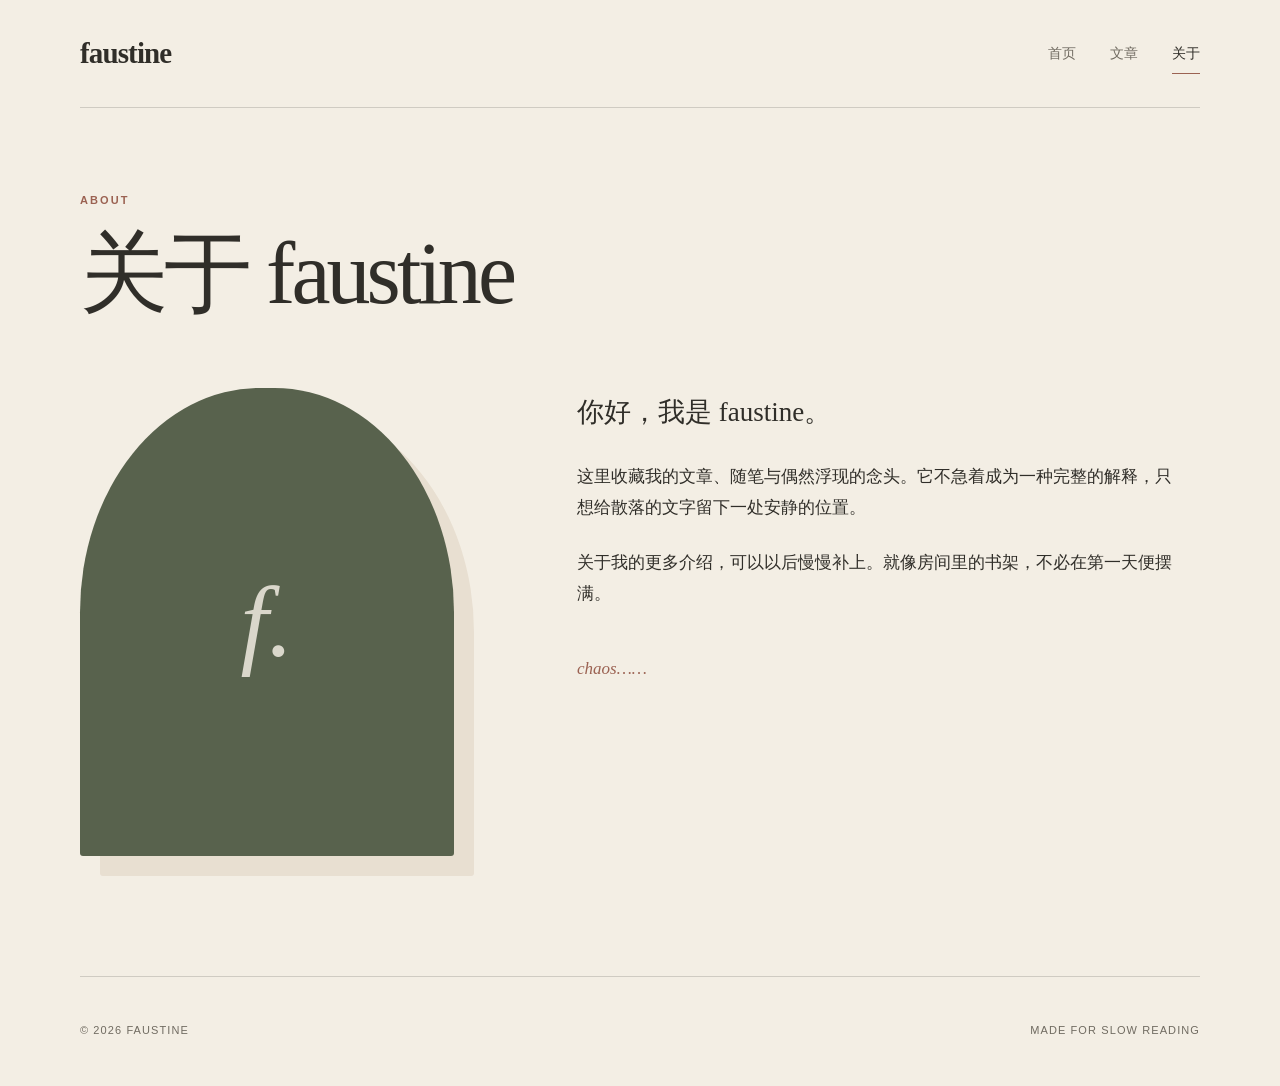
==== about.html @ fbef2ea3 "添加 about.html" ====
<!doctype html>
<html lang="zh-CN">
<head>
  <meta charset="utf-8">
  <meta name="viewport" content="width=device-width, initial-scale=1">
  <title>关于 — faustine</title>
  <link rel="stylesheet" href="styles.css">
</head>
<body>
  <header class="site-header">
    <a class="brand" href="index.html">faustine</a>
    <nav aria-label="主要导航">
      <a href="index.html">首页</a><a href="archive.html">文章</a><a class="active" href="about.html">关于</a>
    </nav>
  </header>
  <main class="page-shell about-page">
    <header class="page-title"><p class="eyebrow">about</p><h1>关于 faustine</h1></header>
    <div class="about-grid">
      <div class="portrait" aria-hidden="true"><span>f.</span></div>
      <div class="prose">
        <p class="lead">你好，我是 faustine。</p>
        <p>这里收藏我的文章、随笔与偶然浮现的念头。它不急着成为一种完整的解释，只想给散落的文字留下一处安静的位置。</p>
        <p>关于我的更多介绍，可以以后慢慢补上。就像房间里的书架，不必在第一天便摆满。</p>
        <p class="signature">chaos……</p>
      </div>
    </div>
  </main>
  <footer><p>© 2026 faustine</p><p>made for slow reading</p></footer>
</body>
</html>
---- styles.css ----
:root {
  --paper: #f3eee4;
  --paper-deep: #e8dfd1;
  --ink: #302e29;
  --muted: #706b61;
  --moss: #58624d;
  --clay: #9b6252;
  --line: rgba(48, 46, 41, .18);
  --serif: Georgia, "Noto Serif SC", "Songti SC", SimSun, serif;
  --sans: Inter, "Noto Sans SC", "Microsoft YaHei", sans-serif;
}

* { box-sizing: border-box; }
html { scroll-behavior: smooth; }
body { margin: 0; background: var(--paper); color: var(--ink); font-family: var(--sans); line-height: 1.8; }
a { color: inherit; text-decoration: none; }
a:focus-visible { outline: 2px solid var(--clay); outline-offset: 5px; }

.site-header, main, footer { width: min(1120px, calc(100% - 48px)); margin-inline: auto; }
.site-header { height: 108px; display: flex; align-items: center; justify-content: space-between; border-bottom: 1px solid var(--line); }
.brand { font-family: var(--serif); font-size: 29px; font-weight: 600; letter-spacing: -.03em; }
nav { display: flex; gap: 34px; font-size: 14px; }
nav a { position: relative; color: var(--muted); }
nav a:hover, nav .active { color: var(--ink); }
nav .active::after { content: ""; position: absolute; left: 0; right: 0; bottom: -8px; height: 1px; background: var(--clay); }

.hero { min-height: 560px; display: grid; grid-template-columns: 1.08fr .92fr; align-items: center; gap: 10%; border-bottom: 1px solid var(--line); }
.eyebrow { margin: 0 0 22px; color: var(--clay); font: 600 11px/1.4 var(--sans); letter-spacing: .19em; text-transform: uppercase; }
.hero h1 { margin: 0; font: italic 500 clamp(74px, 10vw, 140px)/.85 var(--serif); letter-spacing: -.075em; }
.hero h1 span { color: var(--clay); }
.intro { margin: 42px 0 0; color: var(--muted); font: 17px/2 var(--serif); letter-spacing: .08em; }
.window { position: relative; height: 350px; overflow: hidden; border-radius: 52% 52% 4px 4px; background: #d7d8cf; box-shadow: inset 0 0 0 10px rgba(243,238,228,.36); }
.moon { position: absolute; width: 72px; height: 72px; border-radius: 50%; right: 18%; top: 16%; background: #f2cf9d; box-shadow: 0 0 50px rgba(242,207,157,.55); }
.hill { position: absolute; border-radius: 50% 50% 0 0; bottom: -28%; transform: rotate(-8deg); }
.hill-one { width: 110%; height: 72%; left: -38%; background: #879079; }
.hill-two { width: 105%; height: 58%; right: -37%; bottom: -21%; background: var(--moss); transform: rotate(10deg); }
.stem { position: absolute; bottom: -10px; width: 3px; height: 160px; background: #3e4737; transform-origin: bottom; }
.stem::before, .stem::after { content:""; position:absolute; width: 36px; height: 16px; background:#68735d; border-radius:100% 0 100% 0; }
.stem::before { top: 45px; left: 0; transform: rotate(-25deg); }
.stem::after { top: 76px; right: 0; transform: rotate(155deg); }
.stem-one { left: 20%; transform: rotate(-8deg); }
.stem-two { left: 30%; height: 125px; transform: rotate(8deg); }

.latest { padding: 92px 0 118px; }
.section-heading { display: flex; justify-content: space-between; align-items: baseline; margin-bottom: 45px; }
.section-heading h2 { margin: 0; font: 500 30px/1.3 var(--serif); }
.section-heading > a { color: var(--muted); font-size: 13px; }
.post-card { display: grid; grid-template-columns: 120px 1fr; padding: 42px 0; border-top: 1px solid var(--line); border-bottom: 1px solid var(--line); }
.post-number { color: var(--clay); font: italic 38px var(--serif); }
.meta, .category { margin: 0 0 8px; color: var(--muted); font-size: 11px; letter-spacing: .12em; }
.post-body h3 { margin: 0 0 14px; font: 500 30px/1.4 var(--serif); }
.post-body > p:not(.meta) { max-width: 650px; color: var(--muted); }
.read-more { display: inline-block; margin-top: 8px; padding-bottom: 2px; color: var(--moss); border-bottom: 1px solid var(--moss); font-size: 13px; }

.page-shell { min-height: calc(100vh - 220px); padding: 85px 0 120px; }
.page-title { max-width: 650px; margin-bottom: 70px; }
.page-title h1 { margin: 0 0 18px; font: 500 clamp(50px, 7vw, 88px)/1 var(--serif); letter-spacing: -.045em; }
.page-title > p:last-child { color: var(--muted); }
.archive-list article { display: grid; grid-template-columns: 150px 1fr 50px; gap: 28px; align-items: start; padding: 34px 0; border-top: 1px solid var(--line); }
.archive-list article:last-child { border-bottom: 1px solid var(--line); }
.archive-list time { color: var(--muted); font: 13px var(--serif); }
.archive-list h2 { margin: 0 0 7px; font: 500 28px var(--serif); }
.archive-list h2 a:hover, .post-body h3 a:hover { color: var(--clay); }
.archive-list article p:last-child { margin: 0; color: var(--muted); }
.arrow { font-size: 20px; color: var(--clay); }

.about-grid { display: grid; grid-template-columns: .75fr 1.25fr; gap: 11%; align-items: start; }
.portrait { aspect-ratio: 4/5; display: grid; place-items: center; background: var(--moss); color: var(--paper); border-radius: 48% 48% 3px 3px; box-shadow: 20px 20px 0 var(--paper-deep); }
.portrait span { font: italic 100px var(--serif); opacity: .84; }
.prose { max-width: 600px; font-family: var(--serif); font-size: 17px; }
.prose p { margin: 0 0 25px; }
.prose .lead { font-size: 27px; }
.signature { padding-top: 20px; color: var(--clay); font-style: italic; }

.article-shell { width: min(760px, calc(100% - 48px)); padding: 70px 0 120px; }
.back { display: inline-block; margin-bottom: 85px; color: var(--muted); font-size: 13px; }
.article-shell header { padding-bottom: 42px; border-bottom: 1px solid var(--line); }
.article-shell h1 { margin: 0 0 22px; font: 500 clamp(42px, 7vw, 72px)/1.15 var(--serif); }
.dek { color: var(--muted); font: 18px var(--serif); }
.article-content { padding-top: 48px; font: 18px/2.05 var(--serif); }
.article-content p { margin: 0 0 1.7em; }
.article-content blockquote { margin: 2.5em 0; padding: 6px 0 6px 28px; border-left: 2px solid var(--clay); color: var(--moss); font-size: 21px; font-style: italic; }
.article-end { margin-top: 70px; color: var(--clay); text-align: center; font-size: 24px; }

footer { min-height: 110px; display: flex; align-items: center; justify-content: space-between; border-top: 1px solid var(--line); color: var(--muted); font-size: 11px; letter-spacing: .1em; text-transform: uppercase; }

@media (max-width: 720px) {
  .site-header, main, footer, .article-shell { width: min(100% - 32px, 1120px); }
  .site-header { height: 84px; }
  nav { gap: 20px; }
  .hero { grid-template-columns: 1fr; gap: 55px; padding: 78px 0; }
  .hero h1 { font-size: clamp(70px, 22vw, 105px); }
  .window { height: 290px; }
  .post-card { grid-template-columns: 58px 1fr; }
  .archive-list article { grid-template-columns: 1fr 30px; }
  .archive-list time { grid-column: 1 / -1; }
  .about-grid { grid-template-columns: 1fr; gap: 65px; }
  .portrait { max-width: 350px; }
  footer { padding: 24px 0; display: block; }
}
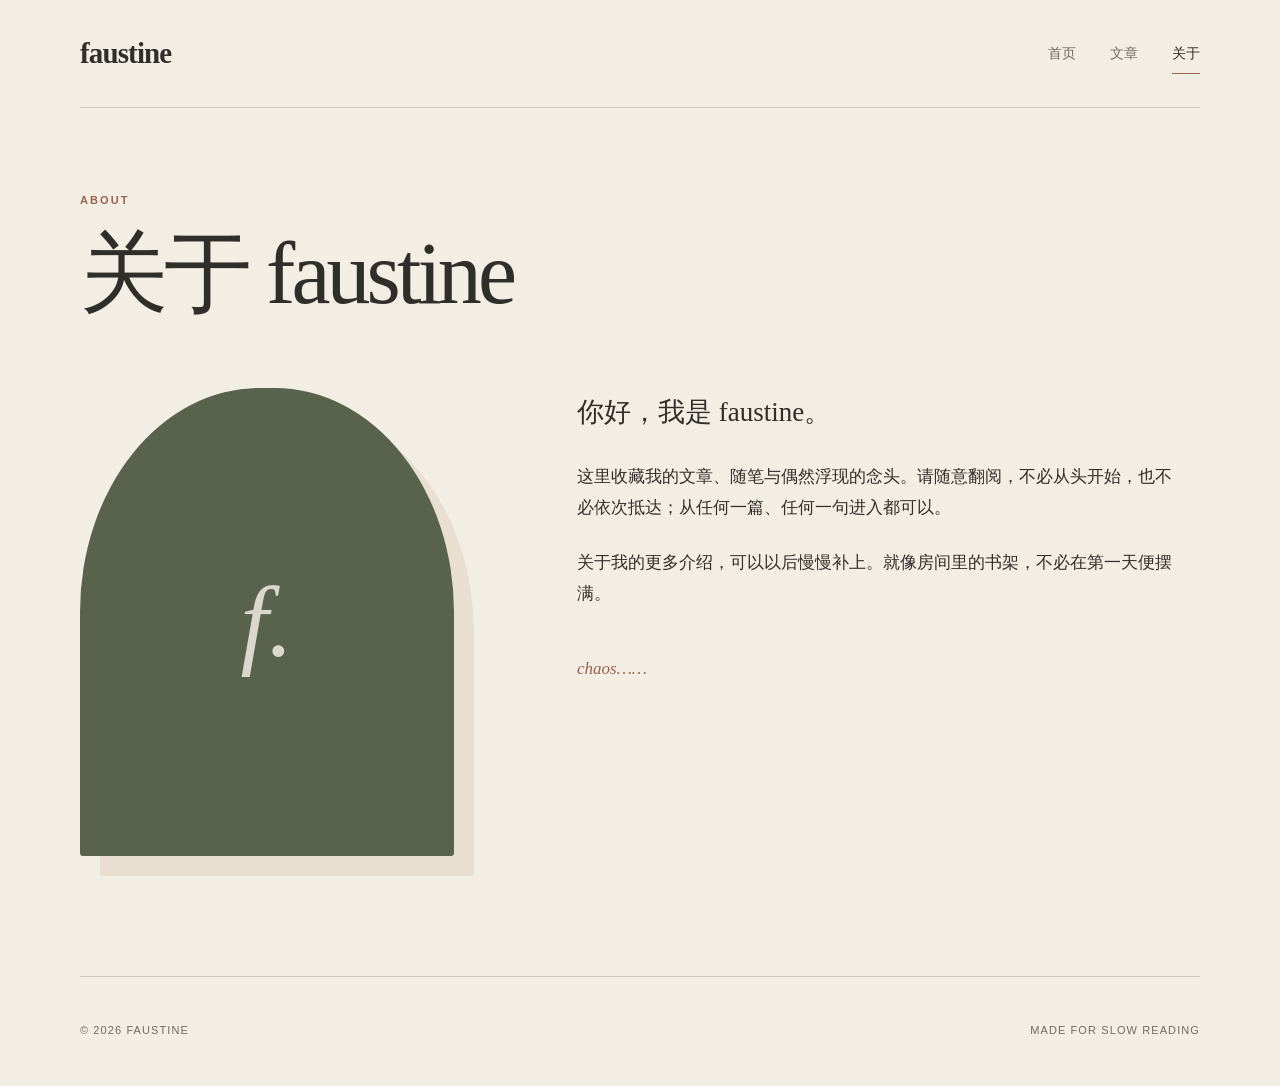
==== commit 61025910: "调整为雾霾蓝阅读风格" ====
--- a/about.html
+++ b/about.html
@@ -19,7 +19,7 @@
       <div class="portrait" aria-hidden="true"><span>f.</span></div>
       <div class="prose">
         <p class="lead">你好，我是 faustine。</p>
-        <p>这里收藏我的文章、随笔与偶然浮现的念头。它不急着成为一种完整的解释，只想给散落的文字留下一处安静的位置。</p>
+        <p>这里收藏我的文章、随笔与偶然浮现的念头。请随意翻阅，不必从头开始，也不必依次抵达；从任何一篇、任何一句进入都可以。</p>
         <p>关于我的更多介绍，可以以后慢慢补上。就像房间里的书架，不必在第一天便摆满。</p>
         <p class="signature">chaos……</p>
       </div>
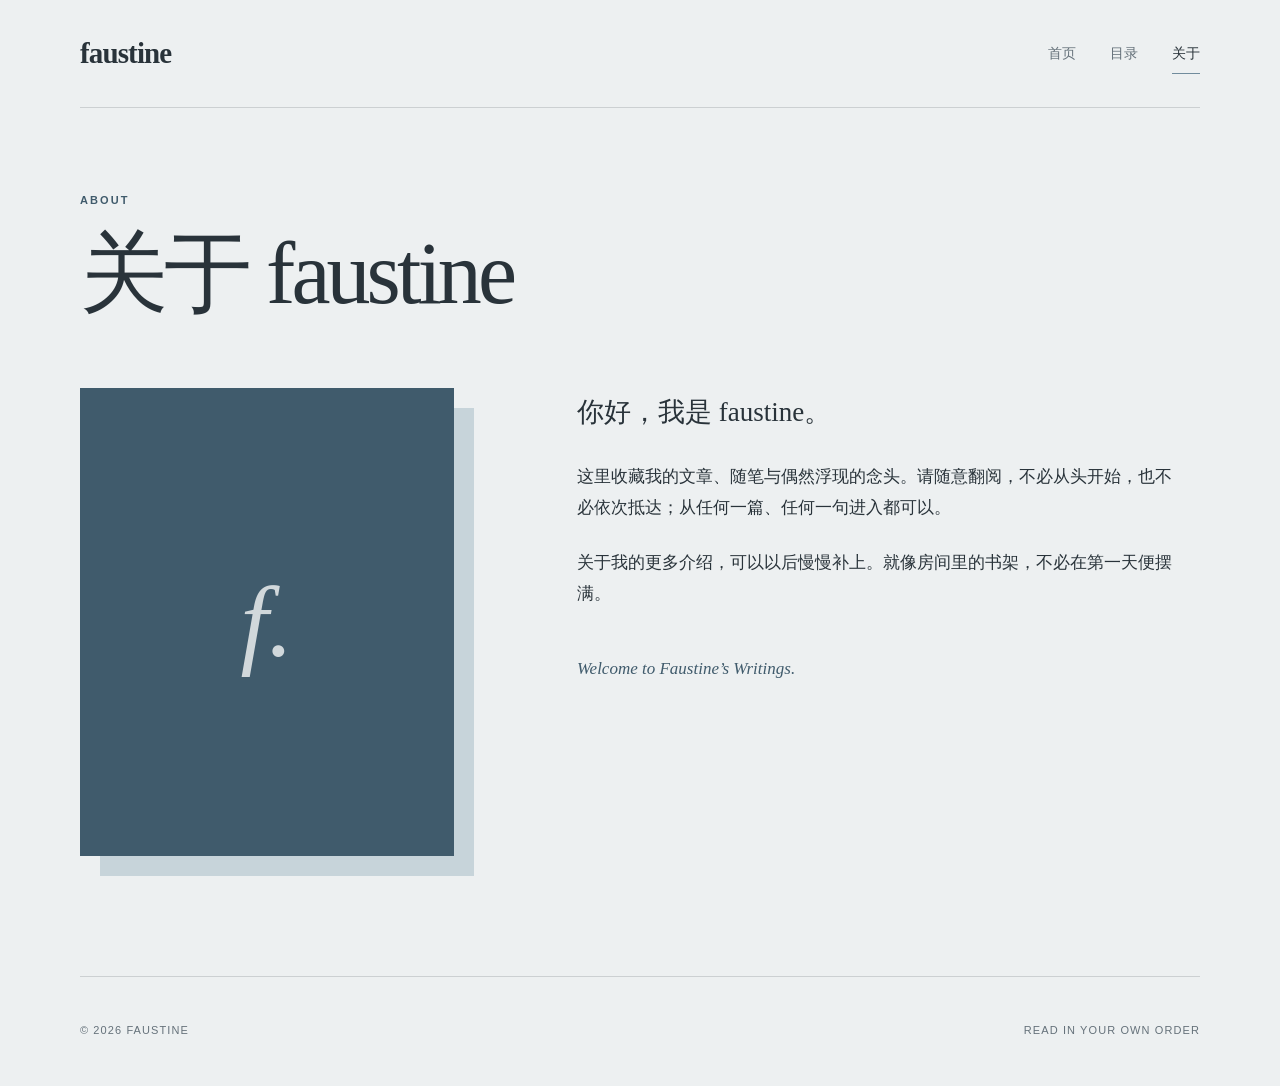
==== commit b13a8142: "改版作品目录并统一字体" ====
--- a/about.html
+++ b/about.html
@@ -10,7 +10,7 @@
   <header class="site-header">
     <a class="brand" href="index.html">faustine</a>
     <nav aria-label="主要导航">
-      <a href="index.html">首页</a><a href="archive.html">文章</a><a class="active" href="about.html">关于</a>
+      <a href="index.html">首页</a><a href="archive.html">目录</a><a class="active" href="about.html">关于</a>
     </nav>
   </header>
   <main class="page-shell about-page">
@@ -21,10 +21,10 @@
         <p class="lead">你好，我是 faustine。</p>
         <p>这里收藏我的文章、随笔与偶然浮现的念头。请随意翻阅，不必从头开始，也不必依次抵达；从任何一篇、任何一句进入都可以。</p>
         <p>关于我的更多介绍，可以以后慢慢补上。就像房间里的书架，不必在第一天便摆满。</p>
-        <p class="signature">chaos……</p>
+        <p class="signature">Welcome to Faustine’s Writings.</p>
       </div>
     </div>
   </main>
-  <footer><p>© 2026 faustine</p><p>made for slow reading</p></footer>
+  <footer><p>© 2026 faustine</p><p>read in your own order</p></footer>
 </body>
 </html>
--- a/styles.css
+++ b/styles.css
@@ -1,11 +1,12 @@
 :root {
-  --paper: #f3eee4;
-  --paper-deep: #e8dfd1;
-  --ink: #302e29;
-  --muted: #706b61;
-  --moss: #58624d;
-  --clay: #9b6252;
-  --line: rgba(48, 46, 41, .18);
+  --paper: #edf0f1;
+  --paper-deep: #d8e0e4;
+  --ink: #29333a;
+  --muted: #65717a;
+  --blue: #718c9d;
+  --blue-deep: #405b6c;
+  --blue-pale: #c7d4da;
+  --line: rgba(41, 51, 58, .17);
   --serif: Georgia, "Noto Serif SC", "Songti SC", SimSun, serif;
   --sans: Inter, "Noto Sans SC", "Microsoft YaHei", sans-serif;
 }
@@ -14,7 +15,7 @@
 html { scroll-behavior: smooth; }
 body { margin: 0; background: var(--paper); color: var(--ink); font-family: var(--sans); line-height: 1.8; }
 a { color: inherit; text-decoration: none; }
-a:focus-visible { outline: 2px solid var(--clay); outline-offset: 5px; }
+a:focus-visible { outline: 2px solid var(--blue); outline-offset: 5px; }
 
 .site-header, main, footer { width: min(1120px, calc(100% - 48px)); margin-inline: auto; }
 .site-header { height: 108px; display: flex; align-items: center; justify-content: space-between; border-bottom: 1px solid var(--line); }
@@ -22,35 +23,34 @@
 nav { display: flex; gap: 34px; font-size: 14px; }
 nav a { position: relative; color: var(--muted); }
 nav a:hover, nav .active { color: var(--ink); }
-nav .active::after { content: ""; position: absolute; left: 0; right: 0; bottom: -8px; height: 1px; background: var(--clay); }
+nav .active::after { content: ""; position: absolute; left: 0; right: 0; bottom: -8px; height: 1px; background: var(--blue); }
 
 .hero { min-height: 560px; display: grid; grid-template-columns: 1.08fr .92fr; align-items: center; gap: 10%; border-bottom: 1px solid var(--line); }
-.eyebrow { margin: 0 0 22px; color: var(--clay); font: 600 11px/1.4 var(--sans); letter-spacing: .19em; text-transform: uppercase; }
+.eyebrow { margin: 0 0 22px; color: var(--blue-deep); font: 600 11px/1.4 var(--sans); letter-spacing: .19em; text-transform: uppercase; }
 .hero h1 { margin: 0; font: italic 500 clamp(74px, 10vw, 140px)/.85 var(--serif); letter-spacing: -.075em; }
-.hero h1 span { color: var(--clay); }
+.hero h1 span { color: var(--blue); }
 .intro { margin: 42px 0 0; color: var(--muted); font: 17px/2 var(--serif); letter-spacing: .08em; }
-.window { position: relative; height: 350px; overflow: hidden; border-radius: 52% 52% 4px 4px; background: #d7d8cf; box-shadow: inset 0 0 0 10px rgba(243,238,228,.36); }
-.moon { position: absolute; width: 72px; height: 72px; border-radius: 50%; right: 18%; top: 16%; background: #f2cf9d; box-shadow: 0 0 50px rgba(242,207,157,.55); }
-.hill { position: absolute; border-radius: 50% 50% 0 0; bottom: -28%; transform: rotate(-8deg); }
-.hill-one { width: 110%; height: 72%; left: -38%; background: #879079; }
-.hill-two { width: 105%; height: 58%; right: -37%; bottom: -21%; background: var(--moss); transform: rotate(10deg); }
-.stem { position: absolute; bottom: -10px; width: 3px; height: 160px; background: #3e4737; transform-origin: bottom; }
-.stem::before, .stem::after { content:""; position:absolute; width: 36px; height: 16px; background:#68735d; border-radius:100% 0 100% 0; }
-.stem::before { top: 45px; left: 0; transform: rotate(-25deg); }
-.stem::after { top: 76px; right: 0; transform: rotate(155deg); }
-.stem-one { left: 20%; transform: rotate(-8deg); }
-.stem-two { left: 30%; height: 125px; transform: rotate(8deg); }
+.blue-study { position: relative; height: 350px; overflow: hidden; background: #b6c5cd; box-shadow: 24px 24px 0 var(--paper-deep); }
+.blue-study::before { content: ""; position: absolute; inset: 18px; border: 1px solid rgba(237,240,241,.58); }
+.mist { position: absolute; height: 120px; width: 120%; left: -10%; border-radius: 50%; filter: blur(2px); }
+.mist-one { top: 62px; background: rgba(232,238,240,.5); transform: rotate(-7deg); }
+.mist-two { bottom: -38px; height: 185px; background: rgba(64,91,108,.32); transform: rotate(8deg); }
+.page { position: absolute; bottom: 55px; width: 135px; height: 176px; background: rgba(237,240,241,.9); box-shadow: 0 12px 30px rgba(41,51,58,.14); }
+.page::after { content: ""; position: absolute; left: 22px; right: 22px; top: 34px; height: 55px; background: repeating-linear-gradient(to bottom, rgba(64,91,108,.32) 0 1px, transparent 1px 10px); }
+.page-one { left: 55px; transform: rotate(-9deg); }
+.page-two { left: 158px; bottom: 43px; transform: rotate(7deg); background: rgba(216,224,228,.94); }
+.blue-note { position: absolute; right: 35px; top: 35px; color: rgba(41,51,58,.68); font: italic 20px/1.15 var(--serif); letter-spacing: .02em; text-align: right; }
 
 .latest { padding: 92px 0 118px; }
 .section-heading { display: flex; justify-content: space-between; align-items: baseline; margin-bottom: 45px; }
 .section-heading h2 { margin: 0; font: 500 30px/1.3 var(--serif); }
 .section-heading > a { color: var(--muted); font-size: 13px; }
 .post-card { display: grid; grid-template-columns: 120px 1fr; padding: 42px 0; border-top: 1px solid var(--line); border-bottom: 1px solid var(--line); }
-.post-number { color: var(--clay); font: italic 38px var(--serif); }
+.post-number { color: var(--blue); font: italic 38px var(--serif); }
 .meta, .category { margin: 0 0 8px; color: var(--muted); font-size: 11px; letter-spacing: .12em; }
 .post-body h3 { margin: 0 0 14px; font: 500 30px/1.4 var(--serif); }
 .post-body > p:not(.meta) { max-width: 650px; color: var(--muted); }
-.read-more { display: inline-block; margin-top: 8px; padding-bottom: 2px; color: var(--moss); border-bottom: 1px solid var(--moss); font-size: 13px; }
+.read-more { display: inline-block; margin-top: 8px; padding-bottom: 2px; color: var(--blue-deep); border-bottom: 1px solid var(--blue-deep); font-size: 13px; }
 
 .page-shell { min-height: calc(100vh - 220px); padding: 85px 0 120px; }
 .page-title { max-width: 650px; margin-bottom: 70px; }
@@ -60,17 +60,17 @@
 .archive-list article:last-child { border-bottom: 1px solid var(--line); }
 .archive-list time { color: var(--muted); font: 13px var(--serif); }
 .archive-list h2 { margin: 0 0 7px; font: 500 28px var(--serif); }
-.archive-list h2 a:hover, .post-body h3 a:hover { color: var(--clay); }
+.archive-list h2 a:hover, .post-body h3 a:hover { color: var(--blue-deep); }
 .archive-list article p:last-child { margin: 0; color: var(--muted); }
-.arrow { font-size: 20px; color: var(--clay); }
+.arrow { font-size: 20px; color: var(--blue); }
 
 .about-grid { display: grid; grid-template-columns: .75fr 1.25fr; gap: 11%; align-items: start; }
-.portrait { aspect-ratio: 4/5; display: grid; place-items: center; background: var(--moss); color: var(--paper); border-radius: 48% 48% 3px 3px; box-shadow: 20px 20px 0 var(--paper-deep); }
+.portrait { aspect-ratio: 4/5; display: grid; place-items: center; background: var(--blue-deep); color: var(--paper); box-shadow: 20px 20px 0 var(--blue-pale); }
 .portrait span { font: italic 100px var(--serif); opacity: .84; }
 .prose { max-width: 600px; font-family: var(--serif); font-size: 17px; }
 .prose p { margin: 0 0 25px; }
 .prose .lead { font-size: 27px; }
-.signature { padding-top: 20px; color: var(--clay); font-style: italic; }
+.signature { padding-top: 20px; color: var(--blue-deep); font-style: italic; }
 
 .article-shell { width: min(760px, calc(100% - 48px)); padding: 70px 0 120px; }
 .back { display: inline-block; margin-bottom: 85px; color: var(--muted); font-size: 13px; }
@@ -79,8 +79,8 @@
 .dek { color: var(--muted); font: 18px var(--serif); }
 .article-content { padding-top: 48px; font: 18px/2.05 var(--serif); }
 .article-content p { margin: 0 0 1.7em; }
-.article-content blockquote { margin: 2.5em 0; padding: 6px 0 6px 28px; border-left: 2px solid var(--clay); color: var(--moss); font-size: 21px; font-style: italic; }
-.article-end { margin-top: 70px; color: var(--clay); text-align: center; font-size: 24px; }
+.article-content blockquote { margin: 2.5em 0; padding: 6px 0 6px 28px; border-left: 2px solid var(--blue); color: var(--blue-deep); font-size: 21px; font-style: italic; }
+.article-end { margin-top: 70px; color: var(--blue); text-align: center; font-size: 24px; }
 
 footer { min-height: 110px; display: flex; align-items: center; justify-content: space-between; border-top: 1px solid var(--line); color: var(--muted); font-size: 11px; letter-spacing: .1em; text-transform: uppercase; }
 
@@ -90,7 +90,9 @@
   nav { gap: 20px; }
   .hero { grid-template-columns: 1fr; gap: 55px; padding: 78px 0; }
   .hero h1 { font-size: clamp(70px, 22vw, 105px); }
-  .window { height: 290px; }
+  .blue-study { height: 290px; }
+  .page { transform: scale(.83) rotate(-9deg); transform-origin: bottom left; }
+  .page-two { transform: scale(.83) rotate(7deg); }
   .post-card { grid-template-columns: 58px 1fr; }
   .archive-list article { grid-template-columns: 1fr 30px; }
   .archive-list time { grid-column: 1 / -1; }
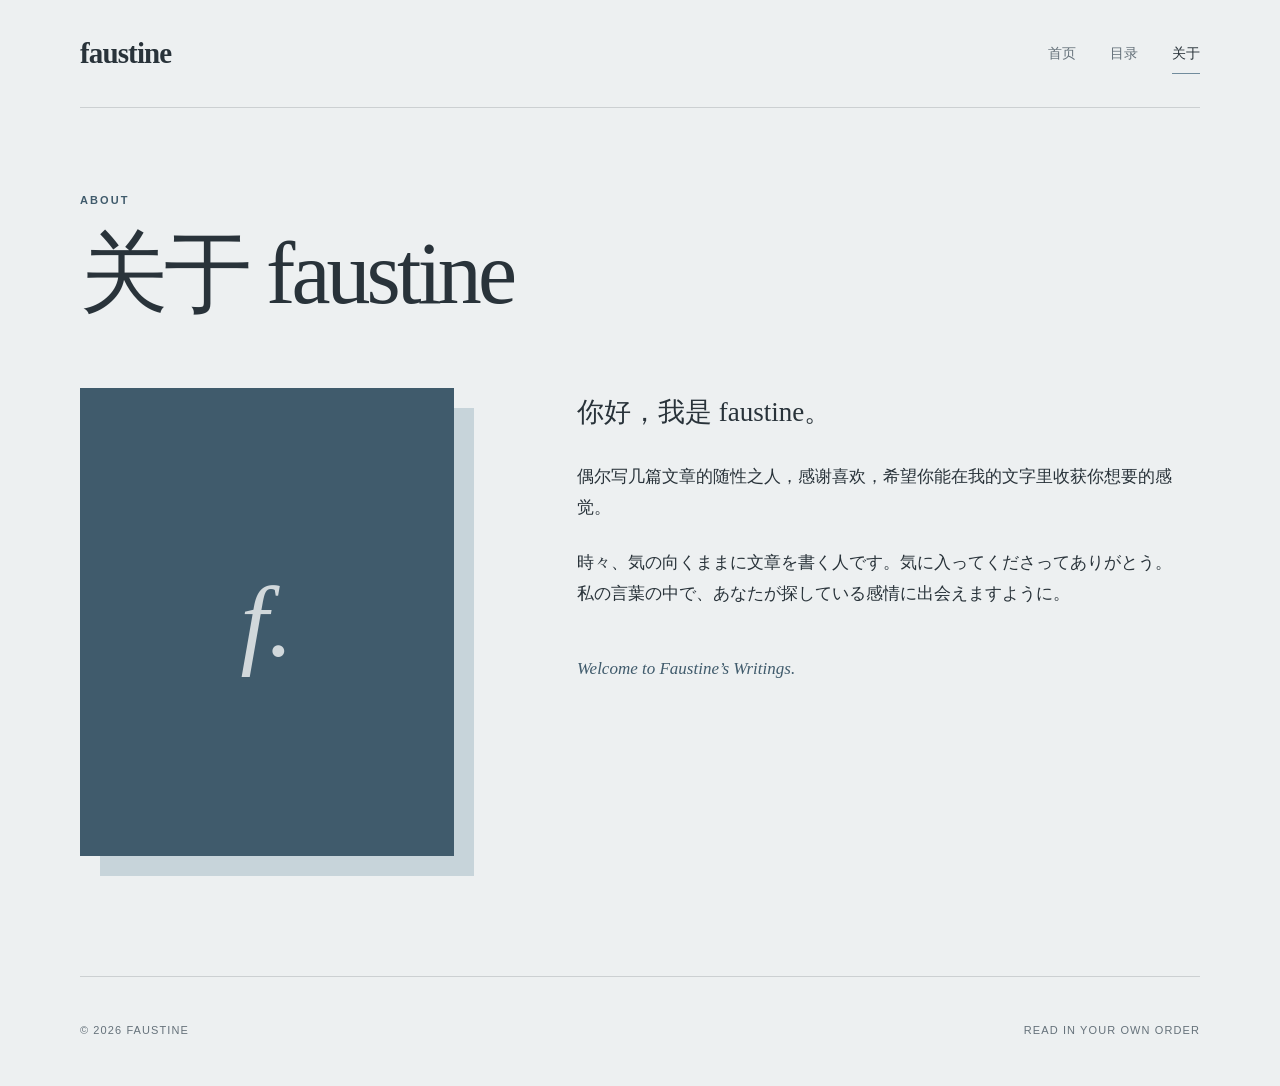
==== commit 8e220a91: "更新作者介绍" ====
--- a/about.html
+++ b/about.html
@@ -19,8 +19,8 @@
       <div class="portrait" aria-hidden="true"><span>f.</span></div>
       <div class="prose">
         <p class="lead">你好，我是 faustine。</p>
-        <p>这里收藏我的文章、随笔与偶然浮现的念头。请随意翻阅，不必从头开始，也不必依次抵达；从任何一篇、任何一句进入都可以。</p>
-        <p>关于我的更多介绍，可以以后慢慢补上。就像房间里的书架，不必在第一天便摆满。</p>
+        <p>偶尔写几篇文章的随性之人，感谢喜欢，希望你能在我的文字里收获你想要的感觉。</p>
+        <p class="about-japanese" lang="ja">時々、気の向くままに文章を書く人です。気に入ってくださってありがとう。私の言葉の中で、あなたが探している感情に出会えますように。</p>
         <p class="signature">Welcome to Faustine’s Writings.</p>
       </div>
     </div>
--- a/styles.css
+++ b/styles.css
@@ -8,7 +8,8 @@
   --blue-pale: #c7d4da;
   --line: rgba(41, 51, 58, .17);
   --serif: Georgia, "Noto Serif SC", "Songti SC", SimSun, serif;
-  --sans: Inter, "Noto Sans SC", "Microsoft YaHei", sans-serif;
+  --sans: "Avenir Next", Avenir, Futura, "Century Gothic", "Segoe UI", "Microsoft YaHei", sans-serif;
+  --zh-sans: "Noto Sans CJK SC", "Noto Sans SC", "Microsoft YaHei", "PingFang SC", SimHei, sans-serif;
 }
 
 * { box-sizing: border-box; }
@@ -27,7 +28,8 @@
 
 .hero { min-height: 560px; display: grid; grid-template-columns: 1.08fr .92fr; align-items: center; gap: 10%; border-bottom: 1px solid var(--line); }
 .eyebrow { margin: 0 0 22px; color: var(--blue-deep); font: 600 11px/1.4 var(--sans); letter-spacing: .19em; text-transform: uppercase; }
-.hero h1 { margin: 0; font: italic 500 clamp(74px, 10vw, 140px)/.85 var(--serif); letter-spacing: -.075em; }
+.hero h1 { margin: 0; font: 500 clamp(54px, 6.5vw, 90px)/.98 var(--sans); letter-spacing: -.055em; }
+.hero .welcome { max-width: 700px; font-size: clamp(46px, 6.2vw, 82px); }
 .hero h1 span { color: var(--blue); }
 .intro { margin: 42px 0 0; color: var(--muted); font: 17px/2 var(--serif); letter-spacing: .08em; }
 .blue-study { position: relative; height: 350px; overflow: hidden; background: #b6c5cd; box-shadow: 24px 24px 0 var(--paper-deep); }
@@ -41,10 +43,69 @@
 .page-two { left: 158px; bottom: 43px; transform: rotate(7deg); background: rgba(216,224,228,.94); }
 .blue-note { position: absolute; right: 35px; top: 35px; color: rgba(41,51,58,.68); font: italic 20px/1.15 var(--serif); letter-spacing: .02em; text-align: right; }
 
-.latest { padding: 92px 0 118px; }
+/* nocturnal editorial homepage */
+.home-night { --night: #141619; --night-soft: #20242a; --night-blue: #263a54; --ivory: #e7e0d5; --ivory-soft: #c8c1b7; background: var(--night); color: var(--ivory); }
+.home-night .site-header { border-bottom-color: rgba(231,224,213,.2); }
+.home-night .brand { color: var(--ivory); }
+.home-night nav a { color: var(--ivory-soft); }
+.home-night nav a:hover, .home-night nav .active { color: #fff; }
+.home-night nav .active::after { background: #8da1bb; }
+.editorial-hero { position: relative; min-height: 720px; grid-template-columns: 1.28fr .72fr; gap: 4%; border-bottom-color: rgba(231,224,213,.2); overflow: hidden; }
+.hero-art { position: relative; height: 610px; margin-left: -70px; }
+.book-stage { display: grid; place-items: center; perspective: 1800px; }
+.keepsake-book { position: relative; display: block; width: min(100%, 700px); aspect-ratio: 3 / 2; padding: 0; border: 0; color: inherit; background: transparent; cursor: pointer; transform-style: preserve-3d; }
+.book-page, .book-cover { position: absolute; inset: 0; display: block; overflow: hidden; }
+.book-inside { display: flex; flex-direction: column; align-items: center; justify-content: center; gap: 14px; padding: 55px; color: #253345; background: #e8e1d6; box-shadow: 0 24px 55px rgba(0,0,0,.35), inset 0 0 50px rgba(75,91,110,.14); }
+.book-inside::before, .book-inside::after { content: ""; position: absolute; inset: 22px; border: 1px solid rgba(38,58,84,.4); pointer-events: none; }
+.book-inside::after { inset: 30px; border-style: dotted; border-color: rgba(38,58,84,.28); }
+.book-inside strong { position: relative; z-index: 1; font: 400 clamp(27px, 3vw, 40px)/1.2 var(--serif); letter-spacing: .12em; }
+.book-inside > span:not(.inside-ornament) { position: relative; z-index: 1; font: 14px/1.8 var(--zh-sans); letter-spacing: .12em; }
+.book-inside em { position: relative; z-index: 1; margin-top: 10px; color: #587087; font: italic 20px/1.4 var(--serif); letter-spacing: .1em; }
+.inside-ornament { position: relative; z-index: 1; color: #6f8398; font-size: 17px; }
+.ornament-bottom { margin-top: 8px; }
+.book-cover { z-index: 2; transform-origin: left center; transform-style: preserve-3d; backface-visibility: hidden; transition: transform .9s cubic-bezier(.2,.75,.2,1), filter .45s ease; box-shadow: 12px 16px 35px rgba(0,0,0,.28); }
+.book-cover img { width: 100%; height: 100%; object-fit: cover; object-position: center; filter: contrast(.98) saturate(.9); }
+.book-cover::after { content: ""; position: absolute; inset: 0; box-shadow: inset 0 0 0 1px rgba(231,224,213,.12), inset -18px 0 25px rgba(0,0,0,.25); pointer-events: none; }
+.open-hint { position: absolute; left: 28px; bottom: 22px; z-index: 2; padding: 7px 10px; color: rgba(231,224,213,.75); background: rgba(20,22,25,.58); font: 9px/1 var(--sans); letter-spacing: .18em; text-transform: uppercase; }
+.keepsake-book.is-open .book-cover { transform: rotateY(-158deg); filter: brightness(.78); }
+.keepsake-book:focus-visible { outline: 1px solid #aebdd0; outline-offset: 8px; }
+@media (hover: hover) and (pointer: fine) {
+  .keepsake-book:hover .book-cover { transform: rotateY(-158deg); filter: brightness(.78); }
+}
+.night-copy { position: relative; z-index: 2; padding: 65px 0 45px; }
+.night-copy .eyebrow { color: #9dafc4; }
+.hero .night-copy .welcome { color: var(--ivory); font-family: "Bodoni 72", Didot, "Baskerville", Georgia, serif; font-size: clamp(52px, 6.3vw, 96px); font-weight: 400; line-height: .92; letter-spacing: -.045em; text-transform: uppercase; }
+.night-copy .intro { max-width: 430px; color: var(--ivory-soft); font-family: var(--zh-sans); font-size: 14px; letter-spacing: .08em; }
+.enter-link { display: inline-flex; gap: 18px; align-items: center; margin-top: 35px; color: #aebdd0; font-size: 11px; letter-spacing: .16em; text-transform: uppercase; }
+.spark { position: absolute; z-index: 3; color: rgba(231,224,213,.72); font-size: 28px; }
+.spark-a { right: 1%; top: 13%; }
+.spark-b { left: 48%; bottom: 14%; font-size: 18px; }
+.night-catalogue { padding-top: 110px; }
+.night-catalogue .section-heading { color: var(--ivory); }
+.night-catalogue .section-heading .eyebrow { color: #9dafc4; }
+.night-catalogue .catalogue-note { color: var(--ivory-soft); }
+.paper-card { position: relative; margin: 16px 0 18px; padding: 46px 42px; color: var(--ink); border: 0; background: #e8e1d6; box-shadow: 14px 15px 0 var(--night-blue); transform: rotate(-.35deg); transition: transform .25s ease, box-shadow .25s ease; }
+.paper-card::before { content: ""; position: absolute; inset: 8px; border: 1px solid rgba(41,51,58,.2); pointer-events: none; }
+.paper-card:hover { transform: rotate(0) translateY(-4px); box-shadow: 18px 21px 0 var(--night-blue); }
+.paper-card .pairing { color: var(--blue-deep); }
+.paper-card .work-index { color: #637c91; }
+.paper-card .work-arrow { color: var(--blue-deep); font-size: 10px; letter-spacing: .18em; text-transform: uppercase; }
+.home-night footer { border-top-color: rgba(231,224,213,.2); color: var(--ivory-soft); }
+
+.latest, .catalogue { padding: 92px 0 118px; }
 .section-heading { display: flex; justify-content: space-between; align-items: baseline; margin-bottom: 45px; }
 .section-heading h2 { margin: 0; font: 500 30px/1.3 var(--serif); }
 .section-heading > a { color: var(--muted); font-size: 13px; }
+.catalogue .section-heading { align-items: end; }
+.catalogue .section-heading .eyebrow { margin-bottom: 10px; }
+.catalogue-note { margin: 0; color: var(--muted); font-size: 12px; letter-spacing: .08em; }
+.work-card { display: grid; grid-template-columns: 110px 1fr 50px; gap: 25px; align-items: center; padding: 42px 0; border-top: 1px solid var(--line); border-bottom: 1px solid var(--line); }
+.work-card:hover h3 { color: var(--blue-deep); }
+.work-index, .archive-number { color: var(--blue); font: 500 13px/1 var(--sans); letter-spacing: .12em; }
+.work-info h3 { margin: 7px 0 9px; font: 500 34px/1.25 var(--zh-sans); letter-spacing: .02em; }
+.work-info > p { margin: 0; color: var(--muted); font-family: var(--zh-sans); }
+.work-arrow { color: var(--blue); font-size: 22px; }
+.pairing { display: inline-block; margin: 0; color: var(--blue-deep); font: 600 11px/1.4 var(--sans); letter-spacing: .18em; text-transform: uppercase; }
 .post-card { display: grid; grid-template-columns: 120px 1fr; padding: 42px 0; border-top: 1px solid var(--line); border-bottom: 1px solid var(--line); }
 .post-number { color: var(--blue); font: italic 38px var(--serif); }
 .meta, .category { margin: 0 0 8px; color: var(--muted); font-size: 11px; letter-spacing: .12em; }
@@ -58,7 +119,7 @@
 .page-title > p:last-child { color: var(--muted); }
 .archive-list article { display: grid; grid-template-columns: 150px 1fr 50px; gap: 28px; align-items: start; padding: 34px 0; border-top: 1px solid var(--line); }
 .archive-list article:last-child { border-bottom: 1px solid var(--line); }
-.archive-list time { color: var(--muted); font: 13px var(--serif); }
+.archive-list time { color: var(--muted); font: 13px var(--sans); }
 .archive-list h2 { margin: 0 0 7px; font: 500 28px var(--serif); }
 .archive-list h2 a:hover, .post-body h3 a:hover { color: var(--blue-deep); }
 .archive-list article p:last-child { margin: 0; color: var(--muted); }
@@ -81,6 +142,17 @@
 .article-content p { margin: 0 0 1.7em; }
 .article-content blockquote { margin: 2.5em 0; padding: 6px 0 6px 28px; border-left: 2px solid var(--blue); color: var(--blue-deep); font-size: 21px; font-style: italic; }
 .article-end { margin-top: 70px; color: var(--blue); text-align: center; font-size: 24px; }
+.story-page { width: min(820px, calc(100% - 48px)); }
+.story-page header .pairing { margin-bottom: 22px; }
+.story-page h1 { font-family: var(--zh-sans); font-weight: 600; letter-spacing: .08em; }
+.story-page .dek { font-family: var(--zh-sans); line-height: 1.9; }
+.story-content { font-family: var(--zh-sans); font-size: 17px; line-height: 2.05; letter-spacing: .025em; }
+.story-content p { margin-bottom: 1.35em; }
+.chapter-mark { display: flex; align-items: center; gap: 22px; margin: 86px 0 48px; color: var(--blue-deep); font: 600 12px/1 var(--sans); letter-spacing: .2em; text-transform: uppercase; }
+.chapter-mark:first-child { margin-top: 25px; }
+.chapter-mark::after { content: ""; height: 1px; flex: 1; background: var(--line); }
+.scene-break { margin: 42px 0; color: var(--blue); text-align: center; font-size: 12px; }
+.story-end { margin: 90px 0 20px; color: var(--blue-deep); text-align: center; font: 500 12px/1 var(--sans); letter-spacing: .28em; text-transform: uppercase; }
 
 footer { min-height: 110px; display: flex; align-items: center; justify-content: space-between; border-top: 1px solid var(--line); color: var(--muted); font-size: 11px; letter-spacing: .1em; text-transform: uppercase; }
 
@@ -94,9 +166,30 @@
   .page { transform: scale(.83) rotate(-9deg); transform-origin: bottom left; }
   .page-two { transform: scale(.83) rotate(7deg); }
   .post-card { grid-template-columns: 58px 1fr; }
+  .work-card { grid-template-columns: 44px 1fr 24px; gap: 14px; }
+  .work-info h3 { font-size: 28px; }
   .archive-list article { grid-template-columns: 1fr 30px; }
   .archive-list time { grid-column: 1 / -1; }
   .about-grid { grid-template-columns: 1fr; gap: 65px; }
   .portrait { max-width: 350px; }
   footer { padding: 24px 0; display: block; }
+  .editorial-hero { min-height: auto; gap: 0; padding-top: 32px; }
+  .hero-art { height: 430px; margin: 0 -16px; order: 2; }
+  .keepsake-book { width: calc(100% - 24px); }
+  .book-inside { padding: 35px; gap: 9px; }
+  .book-inside strong { font-size: clamp(23px, 7vw, 32px); }
+  .book-inside > span:not(.inside-ornament) { font-size: 12px; }
+  .book-inside em { font-size: 17px; }
+  .open-hint { left: 18px; bottom: 16px; }
+  .night-copy { padding: 30px 0 0; order: 1; }
+  .hero .night-copy .welcome { font-size: clamp(46px, 15vw, 72px); }
+  .night-copy .intro { margin-top: 30px; }
+  .spark-a { top: 48%; right: 2%; }
+  .spark-b { display: none; }
+  .night-catalogue { padding-top: 80px; }
+  .paper-card { padding: 34px 24px; box-shadow: 9px 10px 0 var(--night-blue); }
+}
+
+@media (prefers-reduced-motion: reduce) {
+  .book-cover { transition-duration: .01ms; }
 }
